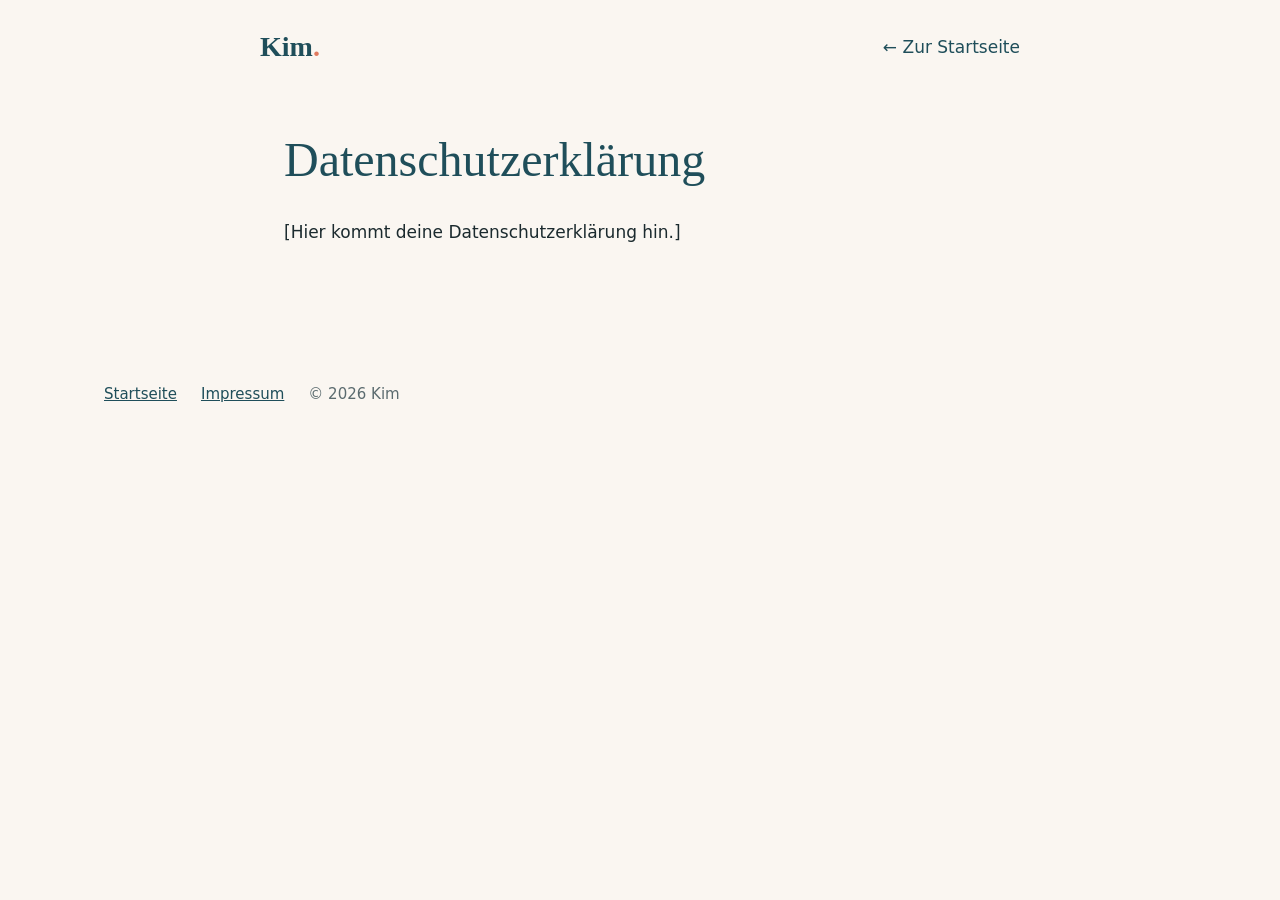
==== datenschutz.html @ dc276e62 "Projektdateien aus ZIP übernommen Co-Authored-By: Claude Sonnet 5.5 <noreply@anthropic.com> Claude-S" ====
<!doctype html>
<html lang="de">
<head>
  <meta charset="utf-8">
  <meta name="viewport" content="width=device-width, initial-scale=1">
  <title>Datenschutz – Kim</title>
  <meta name="robots" content="noindex">
  <link rel="icon" href="favicon.svg" type="image/svg+xml">
  <link rel="stylesheet" href="style.css">
</head>
<body>
  <header class="wrap kopf" style="max-width: 808px">
    <a class="logo" href="index.html">Kim<span>.</span></a>
    <a href="index.html" style="font-weight: 500; text-decoration: none">← Zur Startseite</a>
  </header>

  <main class="text-seite">
    <h1>Datenschutz&shy;erklärung</h1>

    <!--
      ERSETZEN: Diesen ganzen Platzhalter durch deine Datenschutzerklärung ersetzen.
      Am einfachsten mit einem Generator (z. B. eRecht24 oder Dr. Schwenke).
      Angeben solltest du dort:
      - Hosting bei Netlify (Server-Logfiles)
      - Kontakt per E-Mail
      - Links zu Instagram, TikTok und Affiliate-Partnern
      Diese Website nutzt KEINE Cookies, KEIN Tracking und lädt KEINE Google Fonts
      (die Schriften liegen im eigenen Ordner "fonts").
    -->
    <section>
      <p>[Hier kommt deine Datenschutzerklärung hin.]</p>
    </section>
  </main>

  <footer class="fuss">
    <div class="wrap">
      <div class="fuss-links">
        <a href="index.html">Startseite</a>
        <a href="impressum.html">Impressum</a>
        <span>© 2026 Kim</span>
      </div>
    </div>
  </footer>
</body>
</html>
---- style.css ----
/* ===== Schriften (liegen im Ordner "fonts" – keine Verbindung zu Google) ===== */
@font-face {
  font-family: "Fraunces";
  src: url("fonts/fraunces.ttf") format("truetype");
  font-weight: 100 900;
  font-style: normal;
  font-display: swap;
}
@font-face {
  font-family: "Fraunces";
  src: url("fonts/fraunces-italic.ttf") format("truetype");
  font-weight: 100 900;
  font-style: italic;
  font-display: swap;
}
@font-face {
  font-family: "DM Sans";
  src: url("fonts/dmsans.ttf") format("truetype");
  font-weight: 100 1000;
  font-style: normal;
  font-display: swap;
}

/* ===== Deine Markenfarben ===== */
:root {
  --petrol: #1F4E5A;
  --petrol-dunkel: #163A43;
  --petrol-hell: #2C6270;
  --terrakotta: #E07A5F;
  --terrakotta-text: #8A3F2B;
  --rosa: #F2B8A6;
  --creme: #FAF6F1;
  --sand: #F3E9DF;
  --rand: #E4DCD2;
  --text: #1B2A2E;
  --text-weich: #3D4F54;
  --grau: #5B6B6F;
  --serif: "Fraunces", Georgia, "Times New Roman", serif;
  --sans: "DM Sans", system-ui, -apple-system, "Segoe UI", sans-serif;
}

* { box-sizing: border-box; }
html { scroll-behavior: smooth; }
body {
  margin: 0;
  background: var(--creme);
  color: var(--text);
  font-family: var(--sans);
  font-size: 17px;
  line-height: 1.65;
  -webkit-font-smoothing: antialiased;
}
img { max-width: 100%; display: block; }
a { color: var(--petrol); }
a:hover { color: var(--petrol-dunkel); }
a:focus-visible { outline: 3px solid var(--terrakotta); outline-offset: 3px; border-radius: 6px; }

.wrap { max-width: 1120px; margin: 0 auto; padding: 0 24px; }
.label {
  font-size: 14px; font-weight: 700; letter-spacing: .12em;
  text-transform: uppercase; color: var(--terrakotta-text); margin: 0;
}
h1, h2 { font-family: var(--serif); font-weight: 400; margin: 0; color: var(--petrol); }
h1 { font-size: clamp(2.4rem, 5.5vw, 3.6rem); line-height: 1.08; }
h2 { font-size: clamp(2rem, 4vw, 2.8rem); line-height: 1.1; }
p { margin: 0; }

/* ===== Buttons ===== */
.btn {
  display: inline-flex; align-items: center; justify-content: center; gap: 8px;
  min-height: 48px; padding: 14px 28px; border-radius: 999px;
  font-weight: 700; text-decoration: none; border: 1.5px solid var(--petrol);
  transition: background .15s, color .15s;
}
.btn-voll { background: var(--petrol); color: #fff; }
.btn-voll:hover { background: var(--petrol-dunkel); color: #fff; }
.btn-rand { color: var(--petrol); background: transparent; }
.btn-rand:hover { background: var(--petrol); color: #fff; }
.btns { display: flex; gap: 14px; flex-wrap: wrap; }

/* ===== Kopfzeile ===== */
.kopf { display: flex; align-items: center; justify-content: space-between; gap: 16px; padding-top: 24px; padding-bottom: 24px; flex-wrap: wrap; }
.logo { font-family: var(--serif); font-size: 28px; font-weight: 600; text-decoration: none; color: var(--petrol); }
.logo span { color: var(--terrakotta); }
.menu { display: flex; align-items: center; gap: 24px; flex-wrap: wrap; }
.menu a { text-decoration: none; font-weight: 500; }
.menu .pill { padding: 8px 18px; border: 1.5px solid var(--petrol); border-radius: 999px; }

/* ===== Über mich (oben) ===== */
.hero { display: flex; gap: 72px; align-items: flex-start; padding-top: 40px; padding-bottom: 88px; }
.hero-text { flex: 1 1 460px; display: flex; flex-direction: column; gap: 22px; }
.hero-text h1 em { font-style: italic; }
.intro { font-size: 1.2rem; font-weight: 500; color: var(--petrol); }
.hero-bild { flex: 0 1 400px; position: relative; margin-top: 24px; }
.hero-bild::before {
  content: ""; position: absolute; right: -18px; bottom: -18px; width: 100%; height: 100%;
  border-radius: 200px 200px 24px 24px; background: var(--terrakotta); opacity: .85;
}
.hero-bild img {
  position: relative; width: 100%; height: 540px; object-fit: cover;
  border-radius: 200px 200px 24px 24px; background: #DCE6E7;
}
.badge {
  position: absolute; left: -28px; bottom: 40px; background: #fff; border-radius: 16px;
  padding: 12px 18px; box-shadow: 0 6px 24px rgba(31,78,90,.14);
  font-family: var(--serif); font-style: italic; color: var(--petrol);
}

/* ===== Mehr von mir ===== */
.mehr { background: var(--petrol); color: var(--creme); }
.mehr .wrap { padding-top: 72px; padding-bottom: 72px; display: flex; flex-direction: column; gap: 36px; }
.mehr h2 { color: var(--creme); font-size: clamp(1.8rem, 3.5vw, 2.2rem); }
.fakten { display: grid; grid-template-columns: repeat(auto-fit, minmax(220px, 1fr)); gap: 24px; }
.fakt { border-top: 1.5px solid var(--rosa); padding-top: 16px; }
.fakt h3 { font-family: var(--serif); font-weight: 400; font-size: 1.4rem; margin: 0 0 6px; }
.fakt p { color: #D6E3E5; }
.fotos { display: grid; grid-template-columns: repeat(auto-fit, minmax(220px, 1fr)); gap: 16px; }
.fotos img { width: 100%; height: 260px; object-fit: cover; border-radius: 20px; background: var(--petrol-hell); }

/* ===== Empfehlungen ===== */
.empf { padding-top: 96px; padding-bottom: 96px; display: flex; flex-direction: column; gap: 40px; }
.empf-kopf { display: flex; flex-direction: column; gap: 12px; max-width: 640px; }
.empf-kopf p { color: var(--text-weich); }
.karten { display: grid; grid-template-columns: repeat(auto-fit, minmax(280px, 1fr)); gap: 24px; }
.karte {
  text-decoration: none; border-radius: 24px; padding: 36px; min-height: 280px;
  display: flex; flex-direction: column; gap: 16px; transition: transform .15s;
}
.karte:hover { transform: translateY(-3px); }
.karte .tag { align-self: flex-start; font-size: 13px; font-weight: 700; padding: 6px 14px; border-radius: 999px; }
.karte h3 { font-family: var(--serif); font-weight: 400; font-size: 2rem; line-height: 1.15; margin: 0; }
.karte p { flex-grow: 1; }
.karte .weiter { font-weight: 700; display: flex; align-items: center; gap: 8px; }
.karte-dunkel { background: var(--petrol); color: #fff; }
.karte-dunkel:hover { color: #fff; }
.karte-dunkel .tag { background: var(--terrakotta); color: var(--text); }
.karte-dunkel p { color: #D6E3E5; }
.karte-hell { background: #fff; border: 1.5px solid var(--rand); color: var(--text); }
.karte-hell:hover { color: var(--text); }
.karte-hell .tag { background: var(--sand); color: var(--terrakotta-text); }
.karte-hell h3, .karte-hell .weiter { color: var(--petrol); }
.karte-hell p { color: var(--text-weich); }
.hinweis { font-size: 14px; color: var(--grau); }

/* ===== Für Marken ===== */
.marken { background: var(--sand); }
.marken .wrap { padding-top: 80px; padding-bottom: 80px; display: flex; align-items: center; justify-content: space-between; gap: 32px; flex-wrap: wrap; }
.marken-text { display: flex; flex-direction: column; gap: 10px; max-width: 560px; }
.marken-text p:last-child { color: var(--text-weich); }

/* ===== Fußzeile ===== */
.fuss .wrap { padding-top: 40px; padding-bottom: 40px; display: flex; align-items: center; justify-content: space-between; gap: 24px; flex-wrap: wrap; }
.social { display: flex; gap: 12px; }
.social a { width: 48px; height: 48px; border-radius: 999px; border: 1.5px solid var(--petrol); display: flex; align-items: center; justify-content: center; }
.social a:hover { background: var(--petrol); color: #fff; }
.fuss-links { display: flex; gap: 24px; font-size: 15px; flex-wrap: wrap; }
.fuss-links span { color: var(--grau); }

/* ===== Unterseiten (Impressum, Datenschutz) ===== */
.text-seite { max-width: 760px; margin: 0 auto; padding: 40px 24px 96px; display: flex; flex-direction: column; gap: 32px; }
.text-seite h1 { font-size: 3rem; }
.text-seite h2 { font-family: var(--sans); font-size: 14px; font-weight: 700; letter-spacing: .12em; text-transform: uppercase; color: var(--terrakotta-text); margin-bottom: 8px; }
.text-seite section p + p { margin-top: 12px; }

/* ===== Handy ===== */
@media (max-width: 760px) {
  body { font-size: 16px; }
  .hero { flex-direction: column-reverse; gap: 40px; padding-top: 8px; padding-bottom: 64px; }
  .hero-bild { flex: none; width: 82%; max-width: 340px; margin: 0 auto; }
  .hero-bild img { height: 400px; }
  .badge { left: -12px; bottom: 24px; }
  .menu { gap: 16px; font-size: 15px; }
  .menu .pill { display: none; }
  .empf { padding-top: 64px; padding-bottom: 64px; }
  .karte { padding: 28px; min-height: 0; }
  .btns .btn { flex: 1 1 100%; }
  .marken .btn { flex: 1 1 100%; }
}
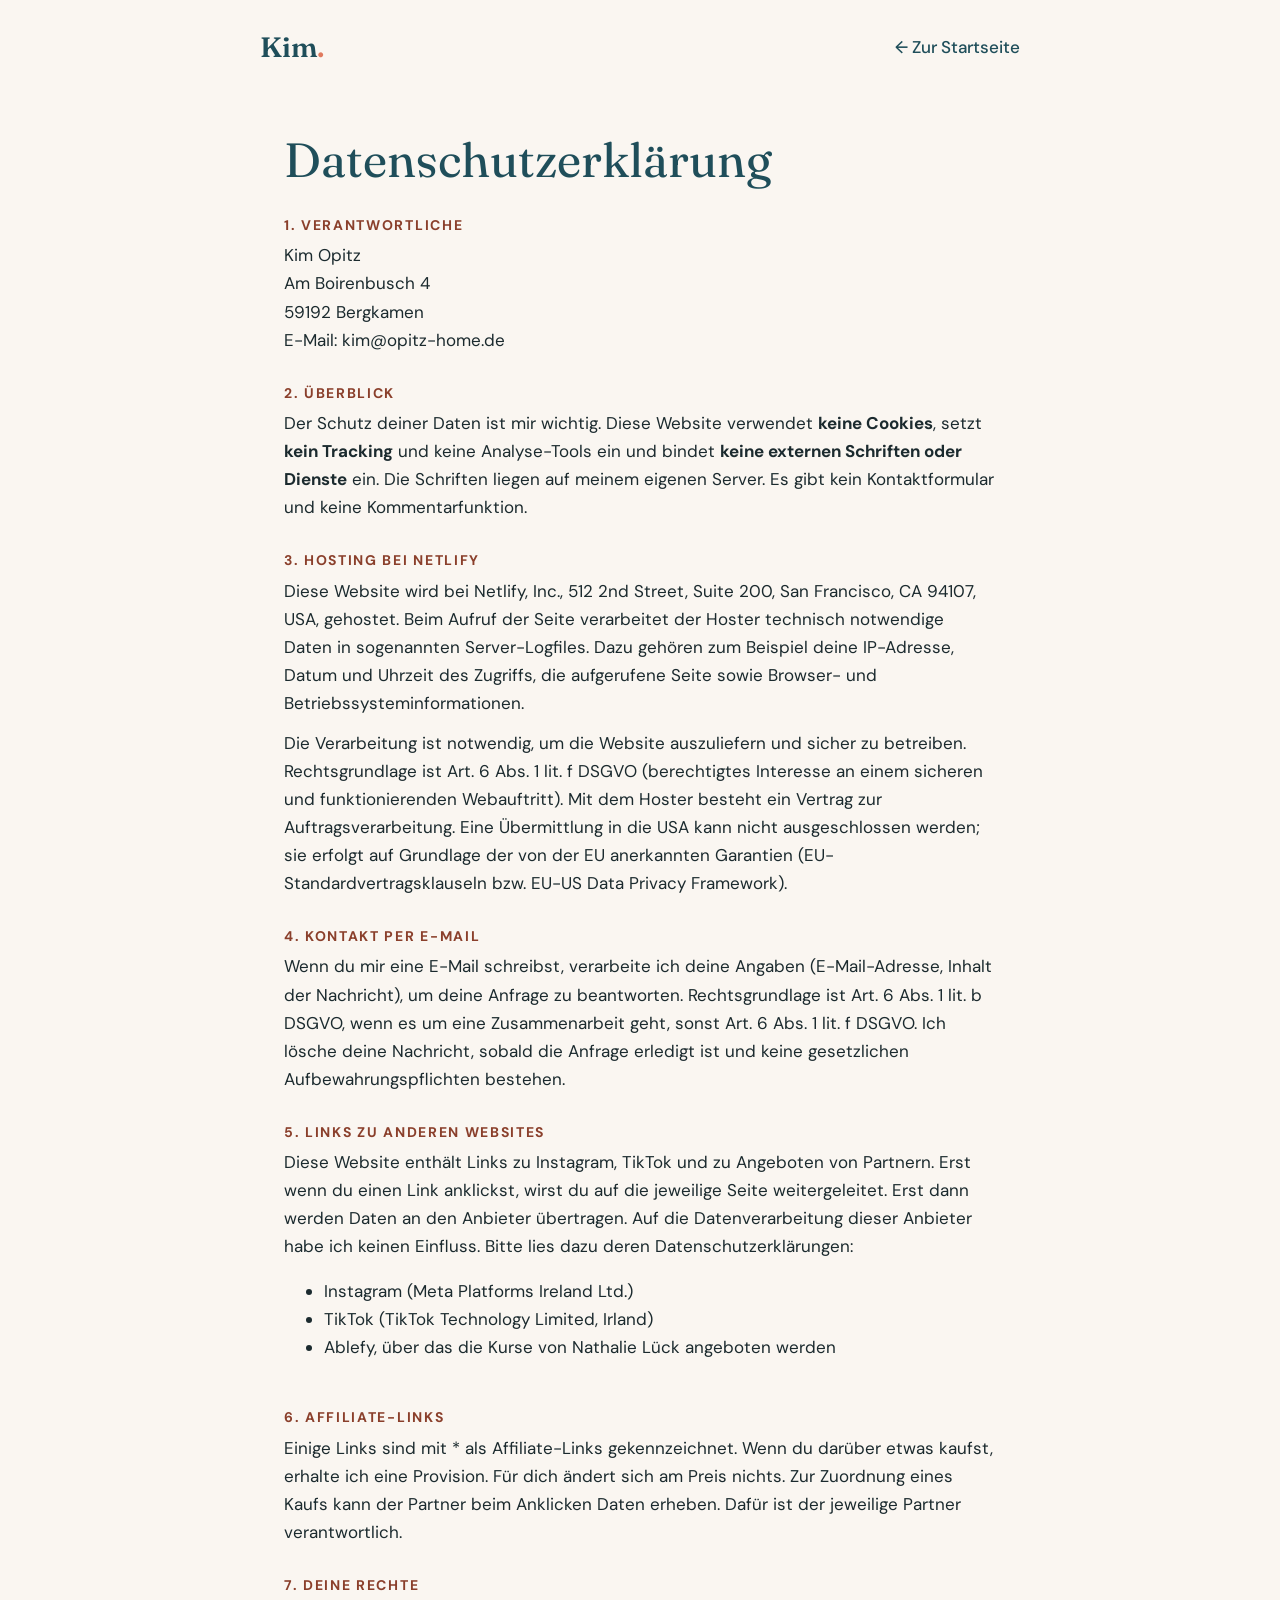
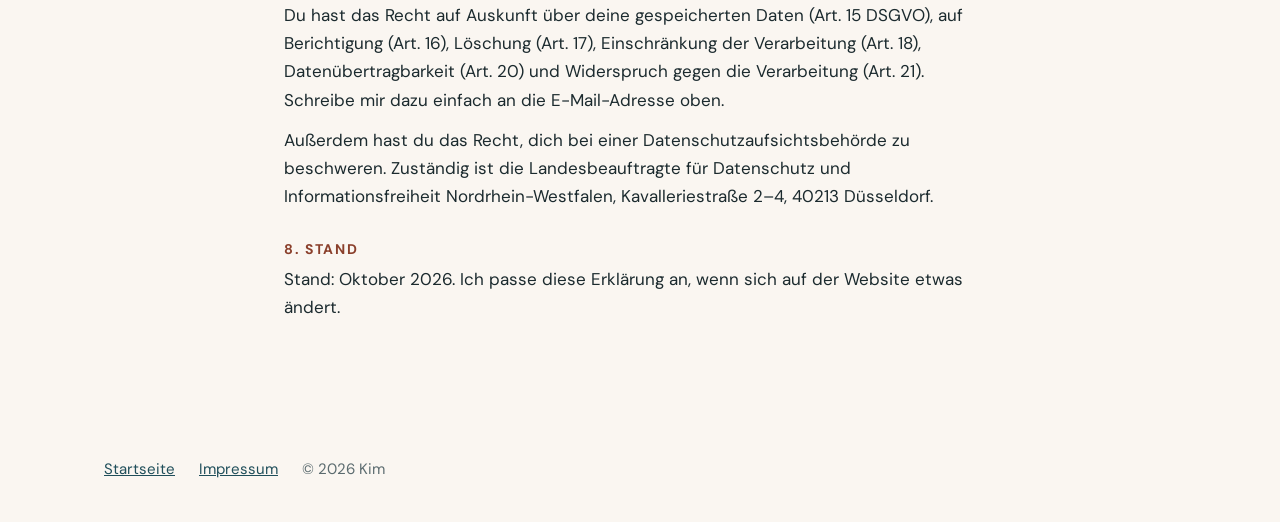
==== commit 407c8ddd: "Datenschutzerklärung geschrieben Co-Authored-By: Claude Sonnet 5.5 <noreply@anthropic.com> Claude-Se" ====
--- a/datenschutz.html
+++ b/datenschutz.html
@@ -17,18 +17,51 @@
   <main class="text-seite">
     <h1>Datenschutz&shy;erklärung</h1>
 
-    <!--
-      ERSETZEN: Diesen ganzen Platzhalter durch deine Datenschutzerklärung ersetzen.
-      Am einfachsten mit einem Generator (z. B. eRecht24 oder Dr. Schwenke).
-      Angeben solltest du dort:
-      - Hosting bei Netlify (Server-Logfiles)
-      - Kontakt per E-Mail
-      - Links zu Instagram, TikTok und Affiliate-Partnern
-      Diese Website nutzt KEINE Cookies, KEIN Tracking und lädt KEINE Google Fonts
-      (die Schriften liegen im eigenen Ordner "fonts").
-    -->
     <section>
-      <p>[Hier kommt deine Datenschutzerklärung hin.]</p>
+      <h2>1. Verantwortliche</h2>
+      <p>Kim Opitz<br>Am Boirenbusch 4<br>59192 Bergkamen<br>E-Mail: kim@opitz-home.de</p>
+    </section>
+
+    <section>
+      <h2>2. Überblick</h2>
+      <p>Der Schutz deiner Daten ist mir wichtig. Diese Website verwendet <strong>keine Cookies</strong>, setzt <strong>kein Tracking</strong> und keine Analyse-Tools ein und bindet <strong>keine externen Schriften oder Dienste</strong> ein. Die Schriften liegen auf meinem eigenen Server. Es gibt kein Kontaktformular und keine Kommentarfunktion.</p>
+    </section>
+
+    <section>
+      <h2>3. Hosting bei Netlify</h2>
+      <p>Diese Website wird bei Netlify, Inc., 512 2nd Street, Suite 200, San Francisco, CA 94107, USA, gehostet. Beim Aufruf der Seite verarbeitet der Hoster technisch notwendige Daten in sogenannten Server-Logfiles. Dazu gehören zum Beispiel deine IP-Adresse, Datum und Uhrzeit des Zugriffs, die aufgerufene Seite sowie Browser- und Betriebssysteminformationen.</p>
+      <p>Die Verarbeitung ist notwendig, um die Website auszuliefern und sicher zu betreiben. Rechtsgrundlage ist Art. 6 Abs. 1 lit. f DSGVO (berechtigtes Interesse an einem sicheren und funktionierenden Webauftritt). Mit dem Hoster besteht ein Vertrag zur Auftragsverarbeitung. Eine Übermittlung in die USA kann nicht ausgeschlossen werden; sie erfolgt auf Grundlage der von der EU anerkannten Garantien (EU-Standardvertragsklauseln bzw. EU-US Data Privacy Framework).</p>
+    </section>
+
+    <section>
+      <h2>4. Kontakt per E-Mail</h2>
+      <p>Wenn du mir eine E-Mail schreibst, verarbeite ich deine Angaben (E-Mail-Adresse, Inhalt der Nachricht), um deine Anfrage zu beantworten. Rechtsgrundlage ist Art. 6 Abs. 1 lit. b DSGVO, wenn es um eine Zusammenarbeit geht, sonst Art. 6 Abs. 1 lit. f DSGVO. Ich lösche deine Nachricht, sobald die Anfrage erledigt ist und keine gesetzlichen Aufbewahrungspflichten bestehen.</p>
+    </section>
+
+    <section>
+      <h2>5. Links zu anderen Websites</h2>
+      <p>Diese Website enthält Links zu Instagram, TikTok und zu Angeboten von Partnern. Erst wenn du einen Link anklickst, wirst du auf die jeweilige Seite weitergeleitet. Erst dann werden Daten an den Anbieter übertragen. Auf die Datenverarbeitung dieser Anbieter habe ich keinen Einfluss. Bitte lies dazu deren Datenschutzerklärungen:</p>
+      <ul>
+        <li>Instagram (Meta Platforms Ireland Ltd.)</li>
+        <li>TikTok (TikTok Technology Limited, Irland)</li>
+        <li>Ablefy, über das die Kurse von Nathalie Lück angeboten werden</li>
+      </ul>
+    </section>
+
+    <section>
+      <h2>6. Affiliate-Links</h2>
+      <p>Einige Links sind mit * als Affiliate-Links gekennzeichnet. Wenn du darüber etwas kaufst, erhalte ich eine Provision. Für dich ändert sich am Preis nichts. Zur Zuordnung eines Kaufs kann der Partner beim Anklicken Daten erheben. Dafür ist der jeweilige Partner verantwortlich.</p>
+    </section>
+
+    <section>
+      <h2>7. Deine Rechte</h2>
+      <p>Du hast das Recht auf Auskunft über deine gespeicherten Daten (Art. 15 DSGVO), auf Berichtigung (Art. 16), Löschung (Art. 17), Einschränkung der Verarbeitung (Art. 18), Datenübertragbarkeit (Art. 20) und Widerspruch gegen die Verarbeitung (Art. 21). Schreibe mir dazu einfach an die E-Mail-Adresse oben.</p>
+      <p>Außerdem hast du das Recht, dich bei einer Datenschutzaufsichtsbehörde zu beschweren. Zuständig ist die Landesbeauftragte für Datenschutz und Informationsfreiheit Nordrhein-Westfalen, Kavalleriestraße 2–4, 40213 Düsseldorf.</p>
+    </section>
+
+    <section>
+      <h2>8. Stand</h2>
+      <p>Stand: Oktober 2026. Ich passe diese Erklärung an, wenn sich auf der Website etwas ändert.</p>
     </section>
   </main>
 
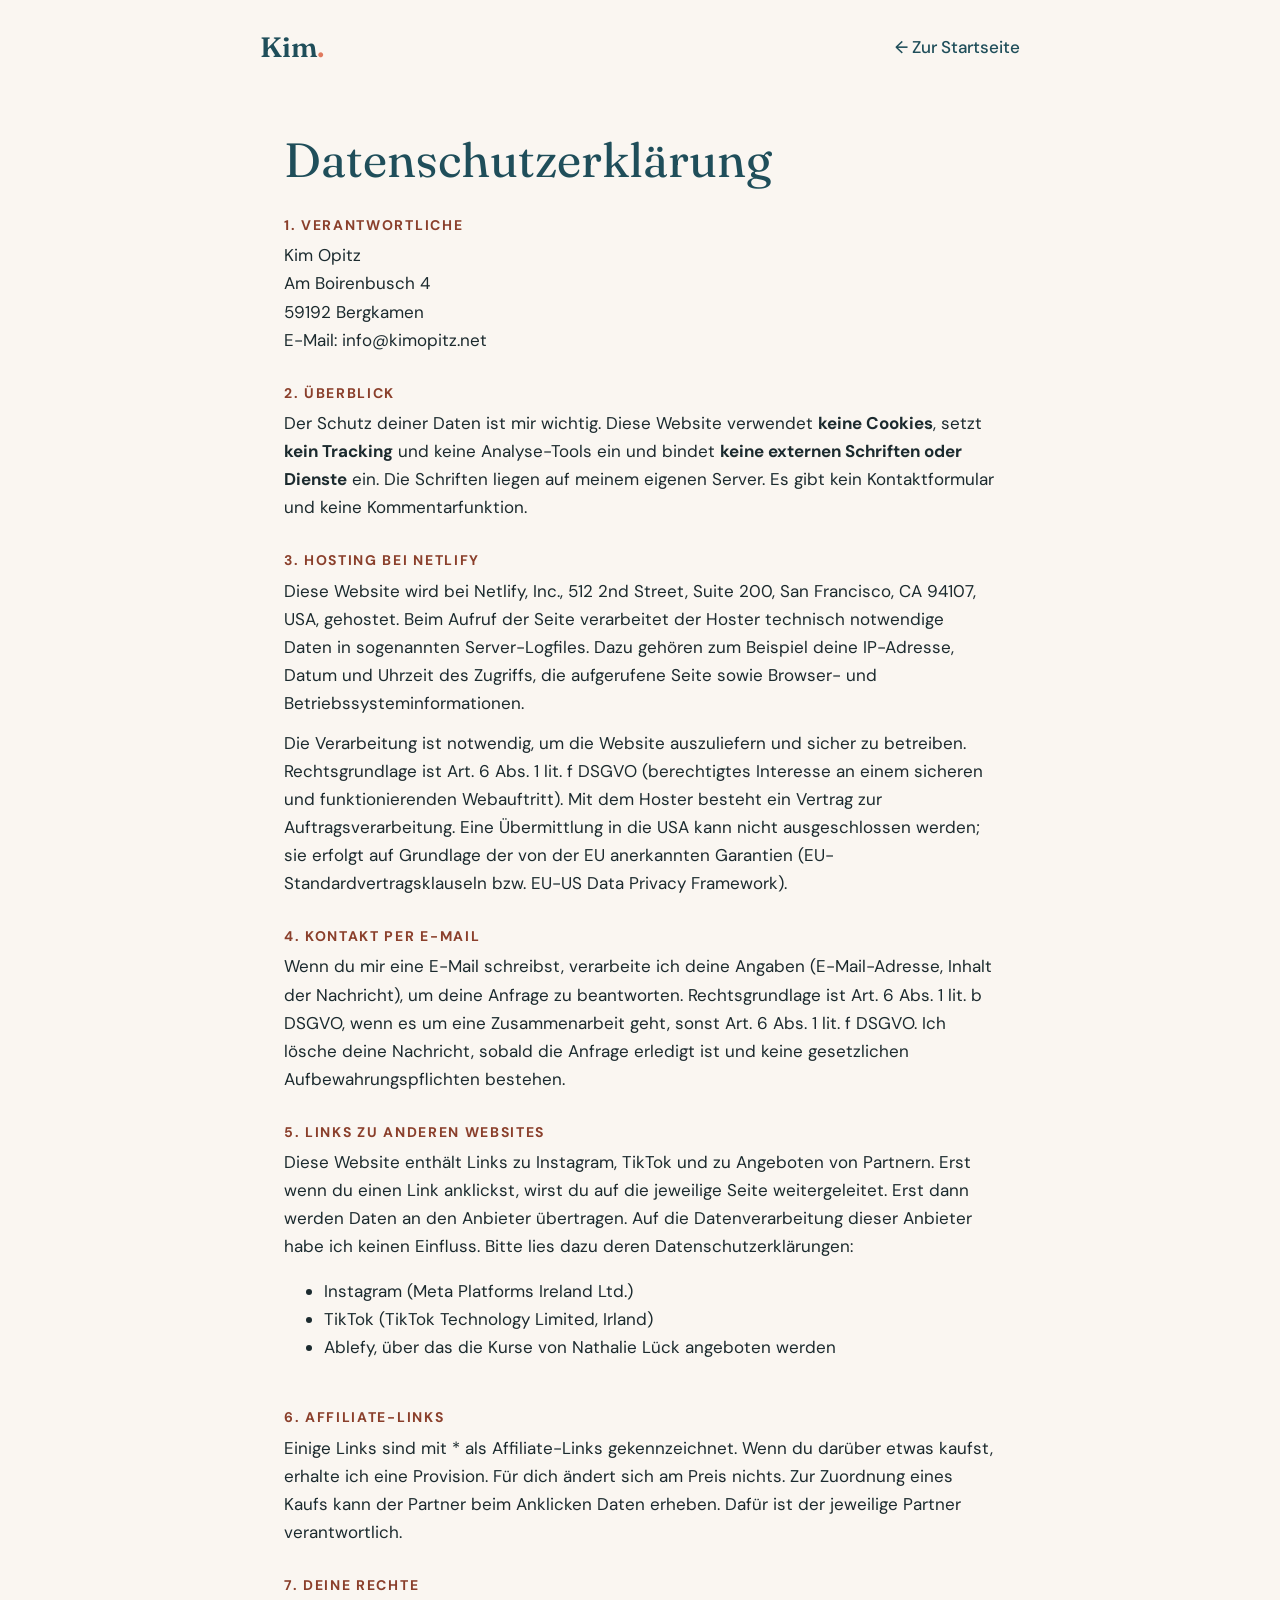
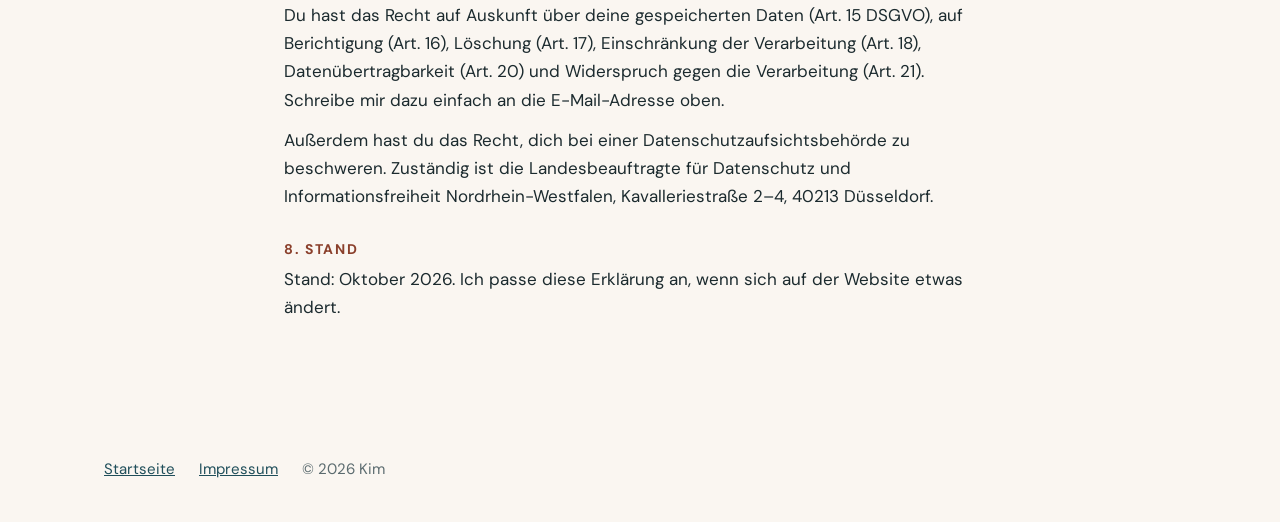
==== commit 80b458c1: "E-Mail-Adresse auf info@kimopitz.net geändert Co-Authored-By: Claude Sonnet 5.5 <noreply@anthropic.c" ====
--- a/datenschutz.html
+++ b/datenschutz.html
@@ -19,7 +19,7 @@
 
     <section>
       <h2>1. Verantwortliche</h2>
-      <p>Kim Opitz<br>Am Boirenbusch 4<br>59192 Bergkamen<br>E-Mail: kim@opitz-home.de</p>
+      <p>Kim Opitz<br>Am Boirenbusch 4<br>59192 Bergkamen<br>E-Mail: info@kimopitz.net</p>
     </section>
 
     <section>
--- a/style.css
+++ b/style.css
@@ -135,6 +135,8 @@
 .karte-dunkel:hover { color: #fff; }
 .karte-dunkel .tag { background: var(--terrakotta); color: var(--text); }
 .karte-dunkel p { color: #D6E3E5; }
+.karte .weiter-links { display: flex; flex-wrap: wrap; gap: 8px 28px; }
+.karte .weiter-links a { text-decoration: none; color: var(--petrol); }
 .karte-hell { background: #fff; border: 1.5px solid var(--rand); color: var(--text); }
 .karte-hell:hover { color: var(--text); }
 .karte-hell .tag { background: var(--sand); color: var(--terrakotta-text); }
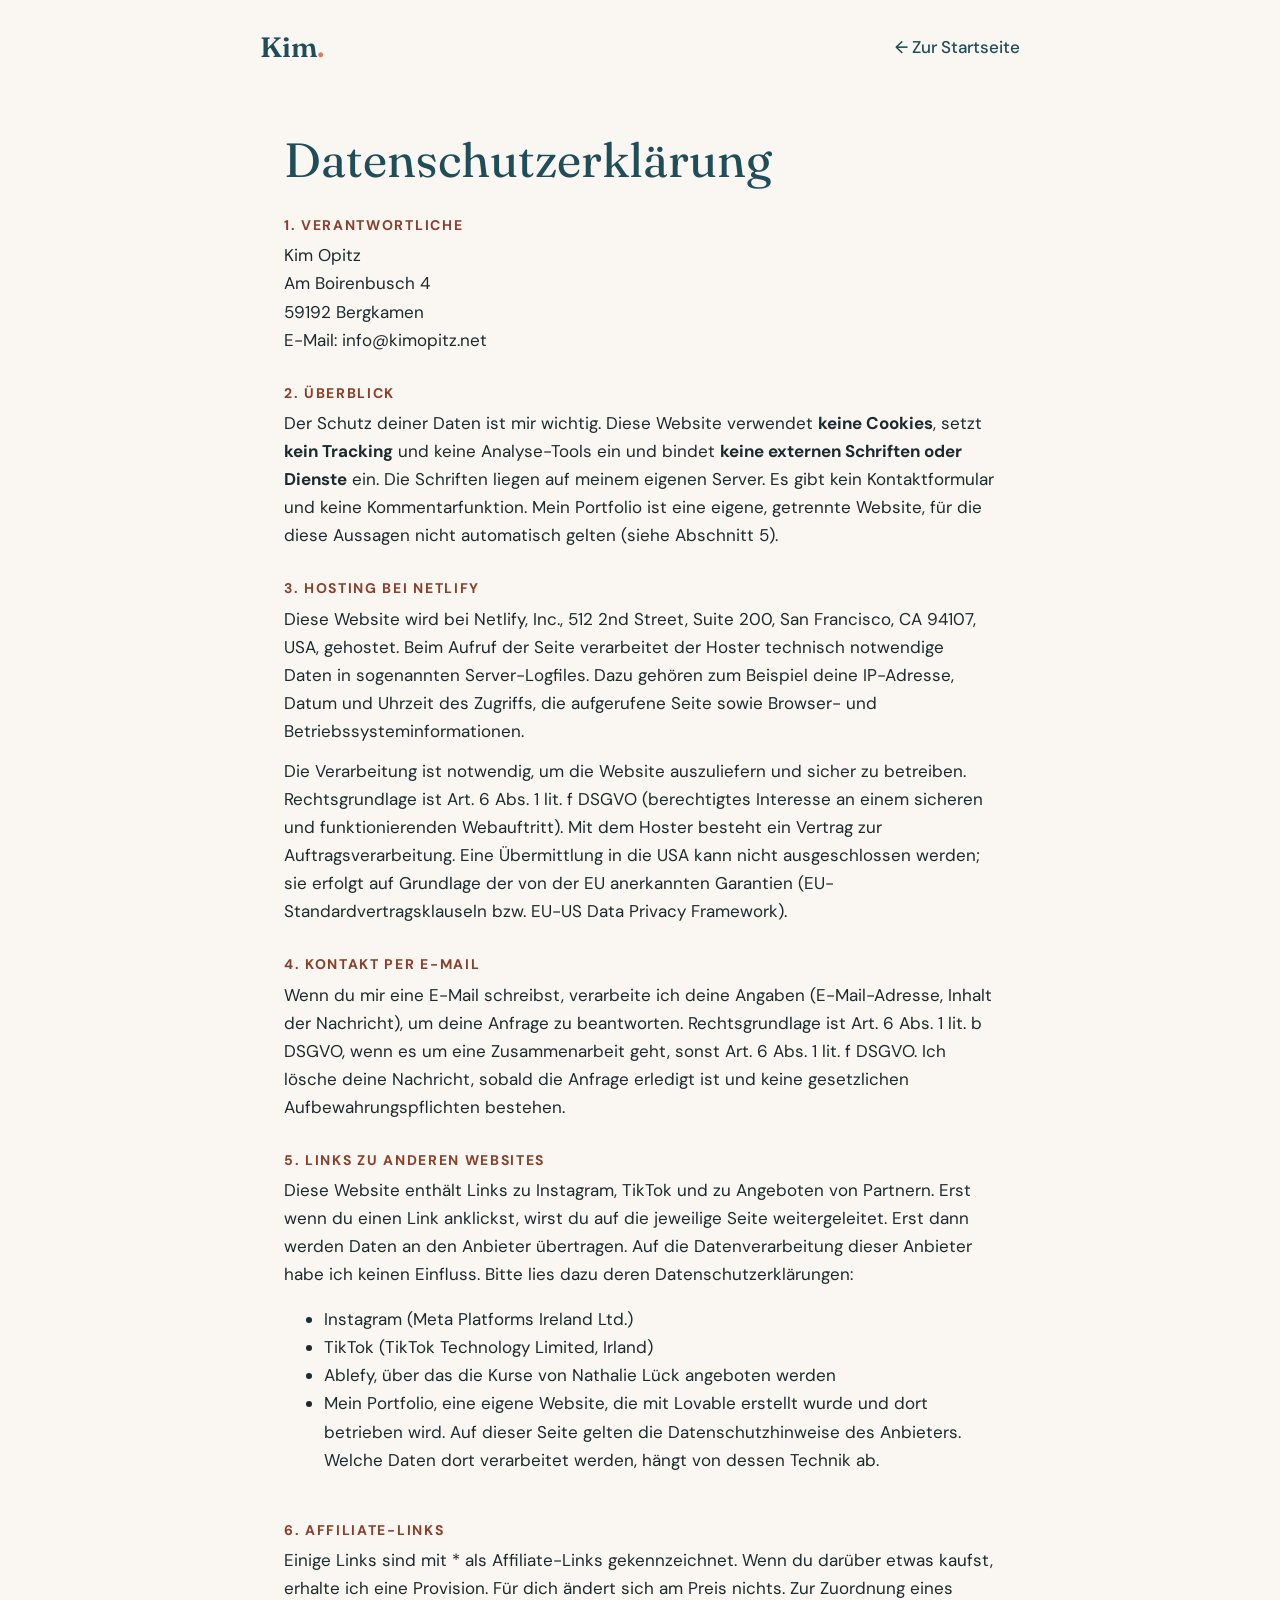
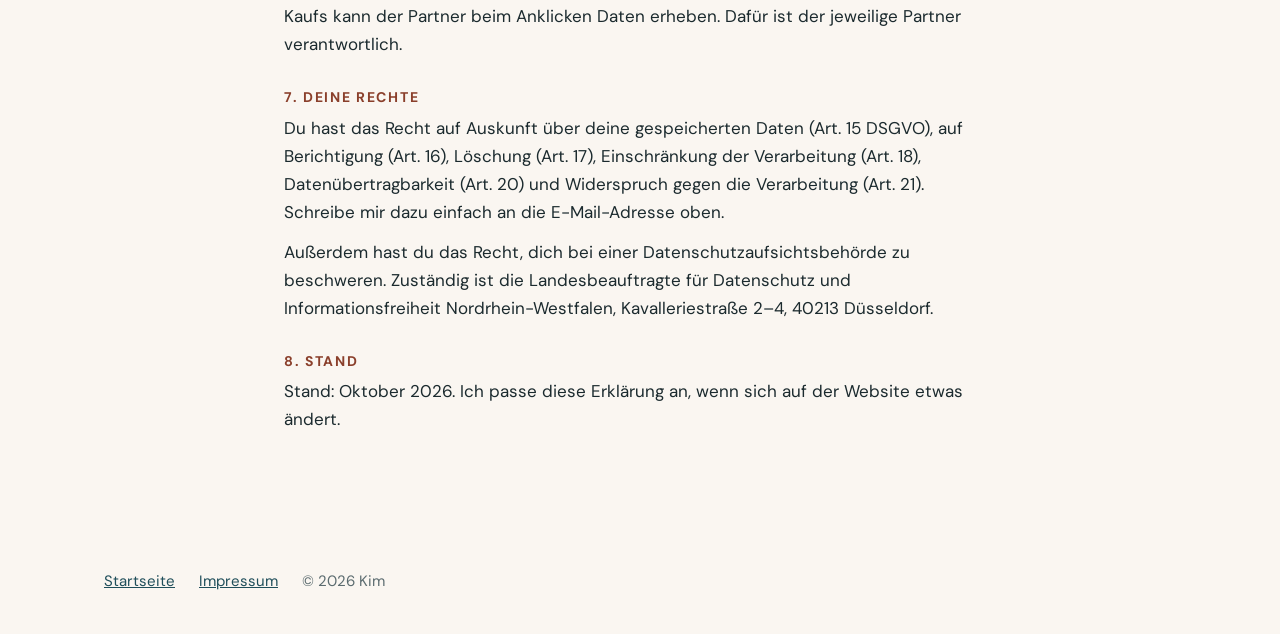
==== commit d5f17e87: "Datenschutz: Hinweis auf Portfolio als eigene Website Co-Authored-By: Claude Sonnet 5.5 <noreply@ant" ====
--- a/datenschutz.html
+++ b/datenschutz.html
@@ -24,7 +24,7 @@
 
     <section>
       <h2>2. Überblick</h2>
-      <p>Der Schutz deiner Daten ist mir wichtig. Diese Website verwendet <strong>keine Cookies</strong>, setzt <strong>kein Tracking</strong> und keine Analyse-Tools ein und bindet <strong>keine externen Schriften oder Dienste</strong> ein. Die Schriften liegen auf meinem eigenen Server. Es gibt kein Kontaktformular und keine Kommentarfunktion.</p>
+      <p>Der Schutz deiner Daten ist mir wichtig. Diese Website verwendet <strong>keine Cookies</strong>, setzt <strong>kein Tracking</strong> und keine Analyse-Tools ein und bindet <strong>keine externen Schriften oder Dienste</strong> ein. Die Schriften liegen auf meinem eigenen Server. Es gibt kein Kontaktformular und keine Kommentarfunktion. Mein Portfolio ist eine eigene, getrennte Website, für die diese Aussagen nicht automatisch gelten (siehe Abschnitt 5).</p>
     </section>
 
     <section>
@@ -45,6 +45,7 @@
         <li>Instagram (Meta Platforms Ireland Ltd.)</li>
         <li>TikTok (TikTok Technology Limited, Irland)</li>
         <li>Ablefy, über das die Kurse von Nathalie Lück angeboten werden</li>
+        <li>Mein Portfolio, eine eigene Website, die mit Lovable erstellt wurde und dort betrieben wird. Auf dieser Seite gelten die Datenschutzhinweise des Anbieters. Welche Daten dort verarbeitet werden, hängt von dessen Technik ab.</li>
       </ul>
     </section>
 
